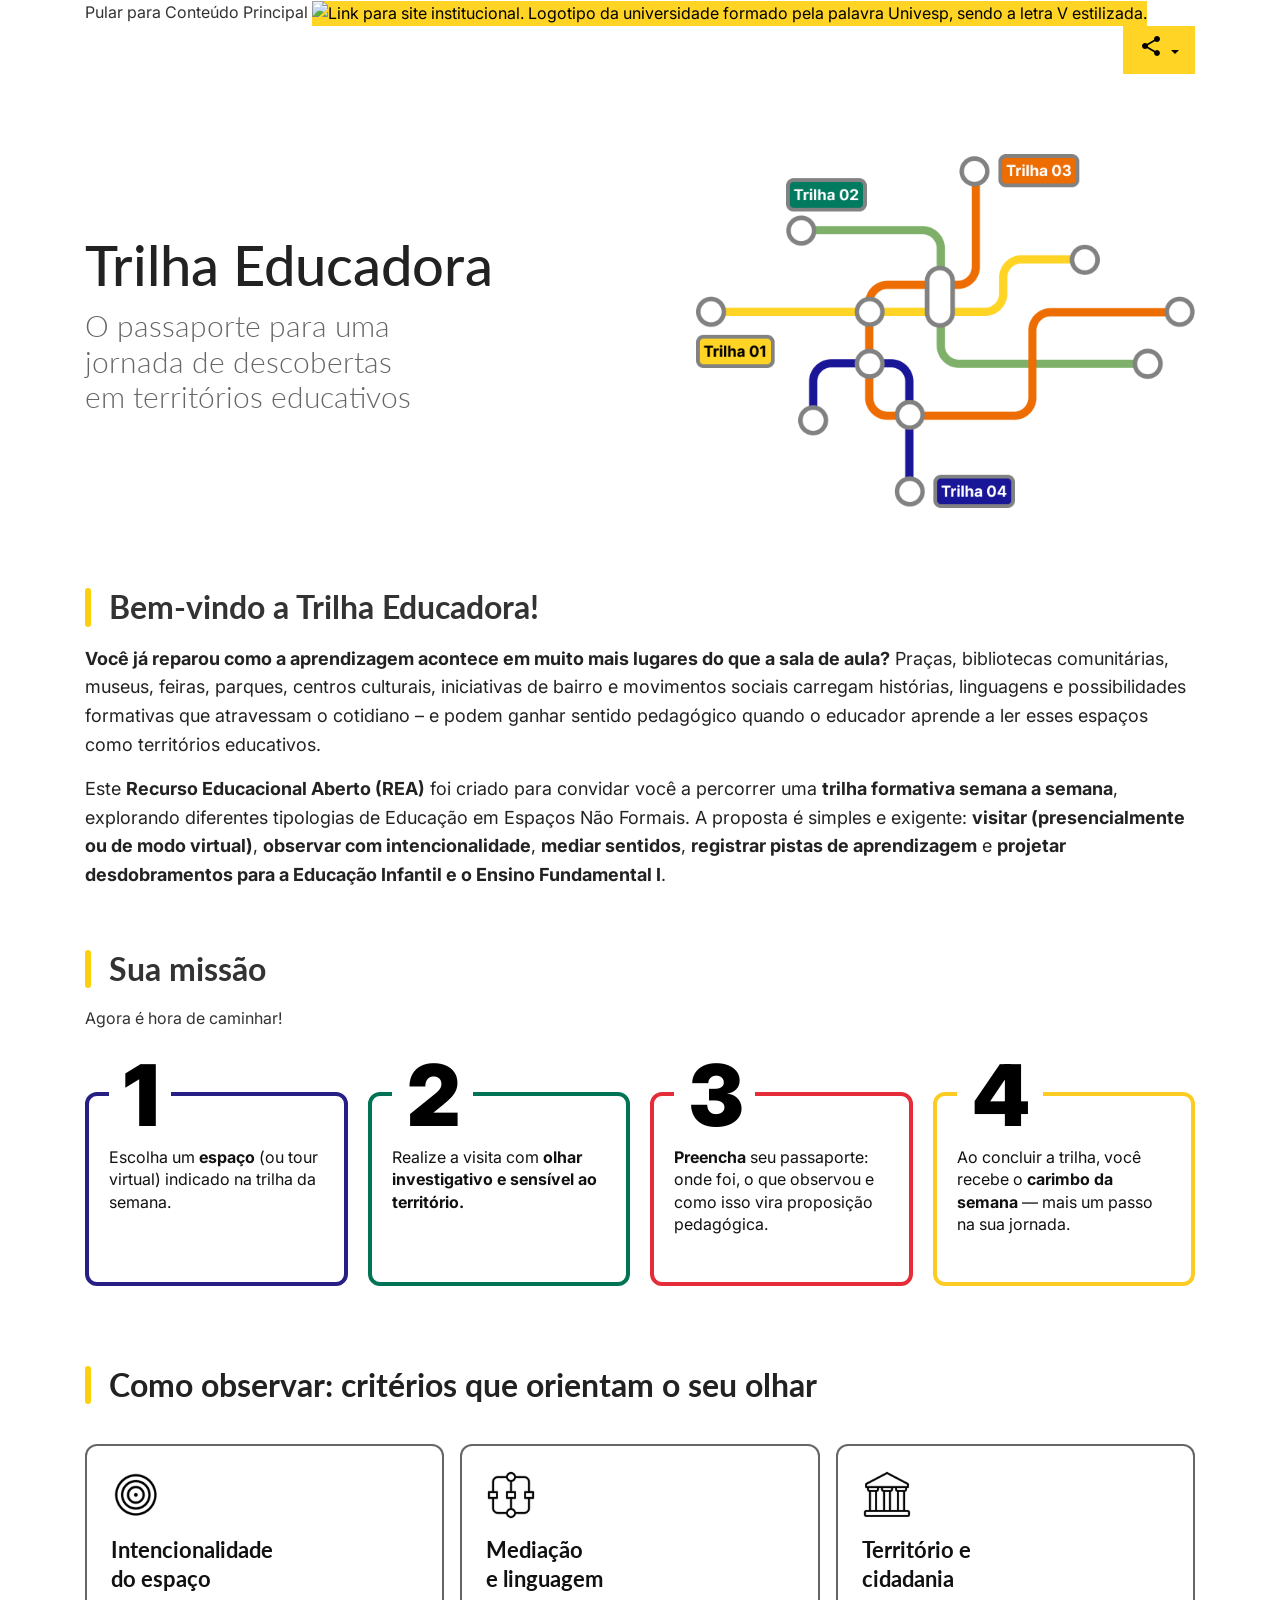
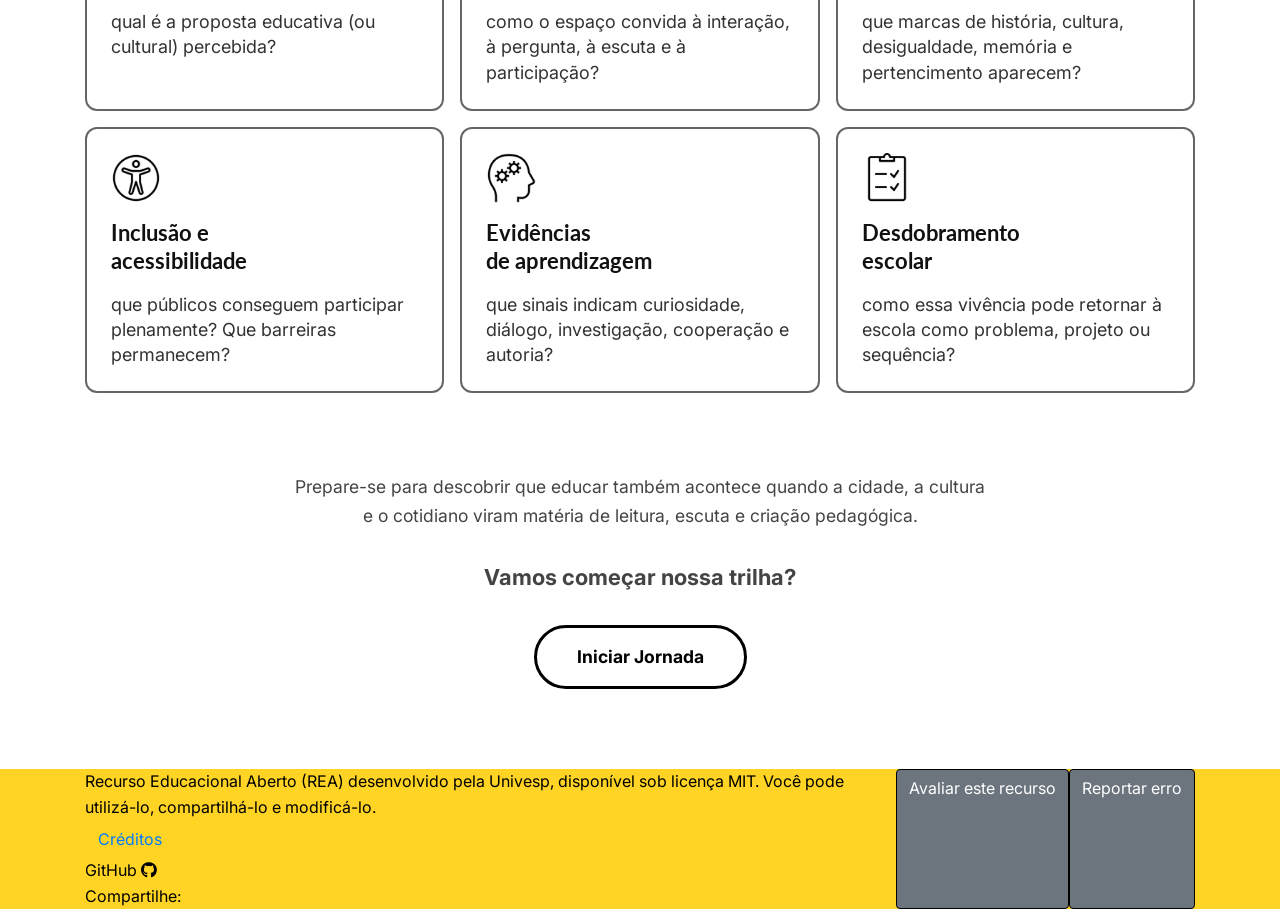
==== index.html @ be3a8de0 "Inicio e Semana 1 concluidos" ====
<!DOCTYPE html>
<html lang="pt-br">
<head>
  <meta charset="utf-8">
  <meta http-equiv="X-UA-Compatible" content="IE=edge">
  <meta name="viewport" content="width=device-width, initial-scale=1">
  <meta property="og:image" content="assets/fb-share.png">
  <meta name="author" content="Univesp">

  <meta name="description" property="og:description"
  content="">

  <title>Univesp | Meu Passaporte da Trilha Educadora</title>

  <link rel="shortcut icon" href="https://apps.univesp.br/common/favicon.ico" type="image/x-icon"/>

  <!-- Arquivos Bootstrap -->
  <link rel="stylesheet" href="https://stackpath.bootstrapcdn.com/bootstrap/4.2.1/css/bootstrap.min.css" integrity="sha384-GJzZqFGwb1QTTN6wy59ffF1BuGJpLSa9DkKMp0DgiMDm4iYMj70gZWKYbI706tWS" crossorigin="anonymous">
  <link rel="stylesheet" href="https://code.jquery.com/ui/1.12.1/themes/smoothness/jquery-ui.css">

  <!-- Ícones por Font Awesome -->
  <link rel="stylesheet" href="https://use.fontawesome.com/releases/v5.6.3/css/all.css" integrity="sha384-UHRtZLI+pbxtHCWp1t77Bi1L4ZtiqrqD80Kn4Z8NTSRyMA2Fd33n5dQ8lWUE00s/" crossorigin="anonymous">
  <!-- Ícones por Material Icons -->
  <link href="https://fonts.googleapis.com/icon?family=Material+Icons" rel="stylesheet">

  <!-- Tipografia institucional por Google Fonts -->
  <link href="https://fonts.googleapis.com/css2?family=Lato:wght@400;700&family=Inter:wght@400;500;600&display=swap" rel="stylesheet">

  <!-- Compartilhamento por jsSocials -->
  <link type="text/css" rel="stylesheet" href="https://cdn.jsdelivr.net/jquery.jssocials/1.4.0/jssocials.css" />
  <link type="text/css" rel="stylesheet" href="https://cdn.jsdelivr.net/jquery.jssocials/1.4.0/jssocials-theme-minima.css" />

  <!-- Animate CSS. Descomente se for utilizar. Caso contrário, remova. -->
  <!-- <link rel="stylesheet" href="https://apps.univesp.br/common/animate.css"> -->

  <!-- Custom CSS -->
  <link rel="stylesheet" href="https://apps.univesp.br/common/rea-geral-2.1.css">
  <!-- <link rel="stylesheet" href="../common/rea-geral-2.1.css">   -->
  <link rel="stylesheet" href="stylesheets/nav_footer.css">
  <link rel="stylesheet" href="stylesheets/global.css">
  <link rel="stylesheet" href="stylesheets/index.css">

</head>

<body class="d-flex flex-column">

  <!-- Utilizar essa DIV caso o REA não se adapte a todos os tamanhos de tela -->
  <!-- <div class="esconder-tela-pequena"> -->

  <!-- Menu -->
  <!--///////////////////////////////////////////////////////////////
  Classe para nav
  - padrão => header estático
  - class="header-dinamico" => header possui posição fixa e é mostrado apenas quando a página está no topo (necessário ajustar padding ou margin superior e inferior do main).
  //////////////////////////////////////////////////////////////////-->
  <!-- <nav class="header-dinamico"> -->
  <nav id="navHeaderPaginaInicial">
    <div class="container">
      <!-- Logo -->
      <div class="logo">
        <a class="pularNavegacao" href="#conteudoPrincipal">Pular para Conteúdo Principal</a>
        <a href="https://univesp.br/" target="_blank">
          <img src="https://apps.univesp.br/common/colorida-positiva.svg" alt="Link para site institucional. Logotipo da universidade formado pela palavra Univesp, sendo a letra V estilizada.">
          <!-- outras opções de img src: colorida-negativa.svg, traco-positiva.svg, traco-negativa.svg -->
        </a>
      </div>
      <!-- Compartilhamento -->
      <ul class="nav justify-content-end">
        <li class="nav-item dropdown">
          <a class="nav-link dropdown-toggle" data-toggle="dropdown" href="#" role="button" aria-haspopup="true" aria-expanded="false">
            <i class="material-icons" aria-label="Opções de Compartilhamento">share</i>
          </a>
          <div class="dropdown-menu dropdown-menu-right">
            <div class="sharing"></div>
          </div>
        </li>
      </ul>
    </div>
  </nav>

  <!-- Conteúdo -->
  <main id="conteudoPrincipal">
    <!-- Seu conteúdo -->

    <div class="container">

      <div class="hero">
        <div class="hero-text">
          <h1>Trilha Educadora</h1>
          <p class="hero-text-desktop">O passaporte para uma<br>jornada de descobertas<br>em territórios educativos</p>
          <p class="hero-text-mobile">O passaporte para uma jornada de descobertas em territórios educativos</p>
        </div>
        <div class="hero-image">
          <img src="assets/img_trilha.png" alt="Mapa de Metrô Simplificado das Trilhas Educadoras">
        </div>
      </div>

      <section class="destaque-section">
        <h2>Bem-vindo a Trilha Educadora!</h2>
        <p><strong>Você já reparou como a aprendizagem acontece em muito mais lugares do que a sala de aula?</strong>
          Praças, bibliotecas comunitárias, museus, feiras, parques, centros culturais, iniciativas de bairro e movimentos
          sociais carregam histórias, linguagens e possibilidades formativas que atravessam o cotidiano – e podem ganhar
          sentido pedagógico quando o educador aprende a ler esses espaços como territórios educativos.</p>
        <p>Este <strong>Recurso Educacional Aberto (REA)</strong> foi criado para convidar você a percorrer uma
          <strong>trilha formativa semana a semana</strong>, explorando diferentes tipologias de Educação em Espaços Não
          Formais. A proposta é simples e exigente: <strong>visitar (presencialmente ou de modo virtual)</strong>,
          <strong>observar com intencionalidade</strong>, <strong>mediar sentidos</strong>, <strong>registrar pistas de
            aprendizagem</strong> e <strong>projetar desdobramentos para a Educação Infantil e o Ensino Fundamental
            I</strong>.
        </p>
      </section>

      <section class="missao-section">
        <h2>Sua missão</h2>
        <p>Agora é hora de caminhar!</p>
        
        <div class="missao-grid">
          <div class="missao-card missao-1">
            <span class="number">1</span>
            <p>Escolha um <strong>espaço</strong> (ou tour virtual) indicado na trilha da semana.</p>
          </div>
          
          <div class="missao-card missao-2">
            <span class="number">2</span>
            <p>Realize a visita com <strong>olhar investigativo e sensível ao território.</strong></p>
          </div>
          
          <div class="missao-card missao-3">
            <span class="number">3</span>
            <p><strong>Preencha</strong> seu passaporte: onde foi, o que observou e como isso vira proposição pedagógica.</p>
          </div>
          
          <div class="missao-card missao-4">
            <span class="number">4</span>
            <p>Ao concluir a trilha, você recebe o <strong>carimbo da semana</strong> — mais um passo na sua jornada.</p>
          </div>
        </div>
      </section>

      <section class="criterios-section">
        <h2>Como observar: critérios que orientam o seu olhar</h2>
        <section class="dimensoes-section">
          <div class="dimensoes-grid">
            <div class="dimensao-card">
              <img src="assets/ic-card-1.png" alt="Ícone Intencionalidade do espaço">
              <h3>Intencionalidade<br>do espaço</h3>
              <p>qual é a proposta educativa (ou cultural) percebida?</p>
            </div>
  
            <div class="dimensao-card">
              <img src="assets/ic-card-2.png" alt="Ícone Mediação e linguagem">
              <h3>Mediação<br>e linguagem</h3>
              <p>como o espaço convida à interação, à pergunta, à escuta e à participação?</p>
            </div>
  
            <div class="dimensao-card">
              <img src="assets/ic-card-3.png" alt="Ícone Território e cidadania">
              <h3>Território e<br>cidadania</h3>
              <p>que marcas de história, cultura, desigualdade, memória e pertencimento aparecem?</p>
            </div>
  
            <div class="dimensao-card">
              <img src="assets/ic-card-4.png" alt="Ícone Inclusão e acessibilidade">
              <h3>Inclusão e<br>acessibilidade</h3>
              <p>que públicos conseguem participar plenamente? Que barreiras permanecem?</p>
            </div>
  
            <div class="dimensao-card">
              <img src="assets/ic-card-5.png" alt="Ícone Evidências de aprendizagem">
              <h3>Evidências<br>de aprendizagem</h3>
              <p>que sinais indicam curiosidade, diálogo, investigação, cooperação e autoria?</p>
            </div>
  
            <div class="dimensao-card">
              <img src="assets/ic-card-6.png" alt="Ícone Desdobramento escolar">
              <h3>Desdobramento<br>escolar</h3>
              <p>como essa vivência pode retornar à escola como problema, projeto ou sequência?</p>
            </div>
          </div>
        </section>
      </section>

      <div class="closing">
        <p>Prepare-se para descobrir que educar também acontece quando a cidade, a cultura e o cotidiano viram matéria de
          leitura, escuta e criação pedagógica.</p>
        <p style="font-size: 22px"><strong>Vamos começar nossa trilha?</strong></p>
        <a href="jornadas.html" class="start-btn">Iniciar Jornada</a>
      </div>
      
    </div>

  </main>

  <!-- RODAPÉ -->
  
  <footer id="footer">
    <!-- components/footer.js -->
  </footer>

  <!-- Fim do rodapé -->

  <!-- Fim da div .esconder-tela-pequena
  Utilizar essa div caso o REA não se adapte a todos os formatos de tela -->
  <!-- </div> -->

  <!-- //////////////////////////////////////////////////////////
  AVISO =+960px
  Utilizar caso o REA possua limitações quanto aos tamanhos de tela
  Caso contrário, deletar
  ///////////////////////////////////////////////////////////////-->
  <!-- <div class= "container d-lg-none text-center">
    <div class="container">
      <a href="https://univesp.br/" target="_blank">
        <img src="https://apps.univesp.br/common/logo-univesp-positivo.svg" alt="Logo da Univesp" height="47px" width="135px" class='img-responsive center-block' style="margin-top:4rem">
      </a>
    </div>
    <img src='https://apps.univesp.br/common/aviso-tela.gif' alt="Computador Animado" height="117px" width="160px" class='img-responsive center-block' style="margin-top:3rem">
    <div style="margin-top:.5rem">
      <p>
        <font style=font-family:"Barlow" color="#3b78d1" 'text-center' size="10rem"><b>OPS!</b></font>
      </p>
      <p>
        <font style=font-family:"Verdana" "text-center" size="3rem">Visualize este recurso em um computador, em janela com largura mínima de 992px.</font>
      </p>
    </div>
  </div> -->

  <!-- CRÉDITOS -->
  <div class="modal fade creditos" id="creditos" tabindex="-1" role="dialog" aria-labelledby="exampleModalCenterTitle" aria-hidden="true">
    <!-- components/creditos.js -->
  </div>

  <!-- Arquivos Bootstrap -->
  <script src="https://code.jquery.com/jquery-3.3.1.min.js" integrity="sha256-FgpCb/KJQlLNfOu91ta32o/NMZxltwRo8QtmkMRdAu8=" crossorigin="anonymous"></script>
  <script src="https://code.jquery.com/ui/1.12.1/jquery-ui.js"></script>
  <script src="https://apps.univesp.br/common/jquery-ui-touch-punch.min.js"></script>
  <script src="https://cdnjs.cloudflare.com/ajax/libs/popper.js/1.14.6/umd/popper.min.js" integrity="sha384-wHAiFfRlMFy6i5SRaxvfOCifBUQy1xHdJ/yoi7FRNXMRBu5WHdZYu1hA6ZOblgut" crossorigin="anonymous"></script>
  <script src="https://stackpath.bootstrapcdn.com/bootstrap/4.2.1/js/bootstrap.min.js" integrity="sha384-B0UglyR+jN6CkvvICOB2joaf5I4l3gm9GU6Hc1og6Ls7i6U/mkkaduKaBhlAXv9k" crossorigin="anonymous"></script>

  <!-- jsSocials -->
  <script type="text/javascript" src="https://cdn.jsdelivr.net/jquery.jssocials/1.4.0/jssocials.min.js"></script>
  <script>
    var share = $(".sharing");
    var page_title = $(document).attr('title');
    var page_url = window.location.href;
    share.jsSocials({
      shares: [
        {
          share: "facebook",
          logo: "fab fa-facebook-f",
        },
        {
          share: "twitter",
          logo: "fab fa-twitter",
        },
        {
          share: "whatsapp",
          logo: "fab fa-whatsapp",
        },
      ],
      url: page_url,
      text: 'Confira o REA ' + page_title + '.',
      showLabel: false,
      showCount: false,
      shareIn: "popup",
    });
  </script>

  <!-- Componentes -->
  <script type="text/javascript" src="components/creditos.js"></script>
  <script type="text/javascript" src="components/footer.js"></script>

   <!-- Custom JS -->
   <script type="text/javascript" src="javascripts/index.js"></script>
   <script type="text/javascript" src="javascripts/events-components.js"></script>
 
</body>

</html>
---- stylesheets/nav_footer.css ----
/* HEADER */

nav .logo img {
  background-color: #FFD425 !important;
  color: #000;
}

/* Botão Pular para Conteúdo Principal */
nav .logo .pularNavegacao {}

/* Caixa do Logotipo + Botão de compartilhamento */
/* nav .logo img,
nav .nav-link  {
  background-color: red;
} */

/* Botão de compartilhamento */
nav .nav-link {
  background-color: #FFD425 !important;
  color: #000;
}
nav .nav-link:focus,
nav .nav-link:hover,
nav .nav-link[aria-expanded="true"] {
  background-color: #FFD425 !important;
  color: #000;
}

/* FOOTER */
/* Cores de fonte + contornos */
 footer, footer .sharing i {
  background-color: #FFD425;
  color: #000;
}
footer .cred-rea>div:not(:first-child) {
  border-left-color: #000;
}
footer .aval-rea .btn-secondary {
  border-color: #000;
}
@media (max-width: 1199.98px) {
  footer .sharing i {
    background-color: transparent;
    color:  #000;
  }
} 
footer .aval-rea .btn-secondary:hover,
footer .aval-rea .btn-secondary:focus {}

/* Cor do ícone de compartilhamento dentro dos círculos. Ajustar para mesma cor do fundo quando utilizado background diferente do padrão ou transparente. */
/* @media (max-width: 1199.98px) {
  footer .sharing i {
    color:  red;
  } */
---- stylesheets/global.css ----
* {
  box-sizing: border-box;
  margin: 0;
  padding: 0;
}

body {
  font-family: 'Inter', sans-serif;
  line-height: 1.6;
  color: #333;
  background-color: #FFFFFF;
}

h1, h2, h3, h4, h5, h6 {
  font-family: 'Lato', sans-serif;
}

a, a:hover {
  text-decoration: none;
  color: inherit;
}
---- stylesheets/index.css ----
.hero {
  display: flex;
  justify-content: space-between;
  align-items: center;
  padding-bottom: 40px;
  margin: 80px 0 40px 0;
}

.hero-text {
  width: 50%;
  font-family: 'Inter', sans-serif;
}

.hero h1 {
  font-family: 'Lato', sans-serif;
  font-size: 3.5em;
  color: #222;
  margin-bottom: 10px;
}

.hero p {
  font-family: 'Lato', sans-serif;
  font-weight: 300;
  font-size: 1.85em;
  color: #666;
  line-height: 1.2;
}

.hero-image {
  width: 45%;
}

.hero-image img {
  width: 100%;
  height: auto;
}

 /* Destaque Section (Welcome) */
 .destaque-section {
  margin-bottom: 60px;
  position: relative;
  padding-left: 0;
}

.destaque-section h2 {
  position: relative;
  padding-left: 24px;
  margin-bottom: 18px;
  font-weight: bold;
}

.destaque-section h2::before {
  content: '';
  position: absolute;
  left: 0;
  top: 0;
  width: 6px;
  height: 100%;
  background-color: #fdd00f;
  border-radius: 3px;
}

.destaque-section p {
  font-size: 18px;
  color: #222;
  margin-bottom: 15px;
}

 /* Missão Section */
 .missao-section {
  max-width: 1200px;
  margin: 0 auto 80px auto;
}

.missao-section h2 {
  position: relative;
  padding-left: 24px;
  margin-bottom: 18px;
  font-weight: bold;
}

.missao-section h2::before {
  content: '';
  position: absolute;
  left: 0;
  top: 0;
  width: 6px;
  height: 100%;
  background-color: #fdd00f;
  border-radius: 3px;
}

.missao-section .subtext {
  font-size: 0.85em;
  color: #666;
  margin-bottom: 30px;
}

/* Grid principal para os 4 cards */
.missao-grid {
  display: grid;
  grid-template-columns: repeat(4, 1fr);
  gap: 20px;
  margin-top: 60px; /* Espaço para o topo dos números não cortar */
}

/* Estilização base de cada card */
.missao-card {
  position: relative;
  background-color: #ffffff;
  border: 4px solid;
  border-radius: 12px;
  padding: 50px 20px 30px 20px; /* Padding superior generoso para afastar o texto do número */
}

/* Cores das bordas de acordo com a imagem */
.missao-1 { border-color: #271f84; } /* Azul escuro */
.missao-2 { border-color: #007455; } /* Verde escuro */
.missao-3 { border-color: #e52d3a; } /* Vermelho */
.missao-4 { border-color: #fccc24; } /* Amarelo */

/* Estilização dos grandes números */
.missao-card .number {
  position: absolute;
  top: 0;
  left: 20px;
  transform: translateY(-50%); /* Puxa o número exatamente para a metade da linha da borda */
  background-color: #ffffff; /* Fundo branco para cobrir a linha da borda */
  padding: 0 15px; /* Espaço nas laterais para fazer o "corte" */
  font-size: 85px;
  font-weight: 900;
  line-height: 0.8;
  color: #000000;
  letter-spacing: -3px;
}

/* Estilo do texto interno do card */
.missao-card p {
  font-size: 16px;
  line-height: 1.4;
  color: #111111;
}

/* Critérios Section */
.criterios-section {
  margin-bottom: 40px;
  position: relative;
}

.criterios-section h2 {
  position: relative;
  padding-left: 24px;
  color: #222;
  margin-bottom: 10px;
  font-weight: bold;
}

.criterios-section h2::before {
  content: '';
  position: absolute;
  left: 0;
  top: 0;
  width: 6px;
  height: 100%;
  background-color: #fdd00f;
  border-radius: 3px;
}

/* Container da seção */
.dimensoes-section {
  max-width: 1200px;
  margin: 40px auto 0 auto;
  width: 100%;
}

/* Grid para os 6 cards (3 colunas no desktop) */
.dimensoes-grid {
  display: grid;
  grid-template-columns: repeat(3, 1fr);
  gap: 16px;
}

/* Estilo individual de cada card */
.dimensao-card {
  background-color: #ffffff;
  border: 2px solid #666666; /* Cinza escuro como na imagem */
  border-radius: 12px;
  padding: 24px;
  display: flex;
  flex-direction: column;
  gap: 16px;
}

/* Estilização das imagens PNG */
.dimensao-card img {
  width: 50px;
  height: 50px;
  display: block; /* Remove espaços em branco extras abaixo da imagem */
  object-fit: contain; /* Garante que a imagem não distorça */
}

/* Títulos dos cards */
.dimensao-card h3 {
  font-size: 22px;
  font-weight: bold;
  color: #111111;
  margin: 0;
  line-height: 1.3;
}

/* Textos explicativos dos cards */
.dimensao-card p {
  font-size: 18px;
  line-height: 1.4;
  color: #333333;
  margin: 0;
}

/* Closing Section */
.closing {
  text-align: center;
  padding: 40px;
  background: transparent;
  margin: 30px 0 40px 0;
}

.closing p {
  font-size: 1.1em;
  color: #444;
  margin-bottom: 30px;
  max-width: 700px;
  margin-left: auto;
  margin-right: auto;
}

.start-btn {
  display: inline-block;
  padding: 15px 40px;
  background-color: transparent;
  color: #000;
  border: 3px solid #000;
  border-radius: 50px;
  font-size: 1.1em;
  font-weight: bold;
  cursor: pointer;
  text-decoration: none;
  transition: all 0.3s ease;
}

.start-btn:hover {
  background-color: #000;
  color: #fff;
}



/* Responsividade para telas menores (Tablets e Celulares) */
@media (max-width: 992px) {
  .missao-grid {
    grid-template-columns: repeat(2, 1fr);
    row-gap: 60px; /* Mais espaço vertical quando os cards quebram a linha */
  }

  .dimensoes-grid {
    grid-template-columns: repeat(2, 1fr);
  }
}

@media (max-width: 767px) {
  .hero {
    flex-direction: column;
    width: 100%;
    justify-content: center;
  }

  .hero-text {
    width: 100%;
    display: flex;
    flex-direction: column;
    justify-content: center;
    align-items: center;
    text-align: center;
  }

  .hero-text > p {
    width: 100%;
    text-align: center;
  }

  .hero-image {
    width: 100%;
    margin-top: 30px;
  }

  .hero-text-desktop {
    display: none;
  }
}

@media (max-width: 600px) {
  .missao-grid {
    grid-template-columns: 1fr;
  }

  .dimensoes-grid {
    grid-template-columns: 1fr;
  }
}

@media (min-width: 768px) {
  .hero-text-mobile {
    display: none !important;
  } 
}
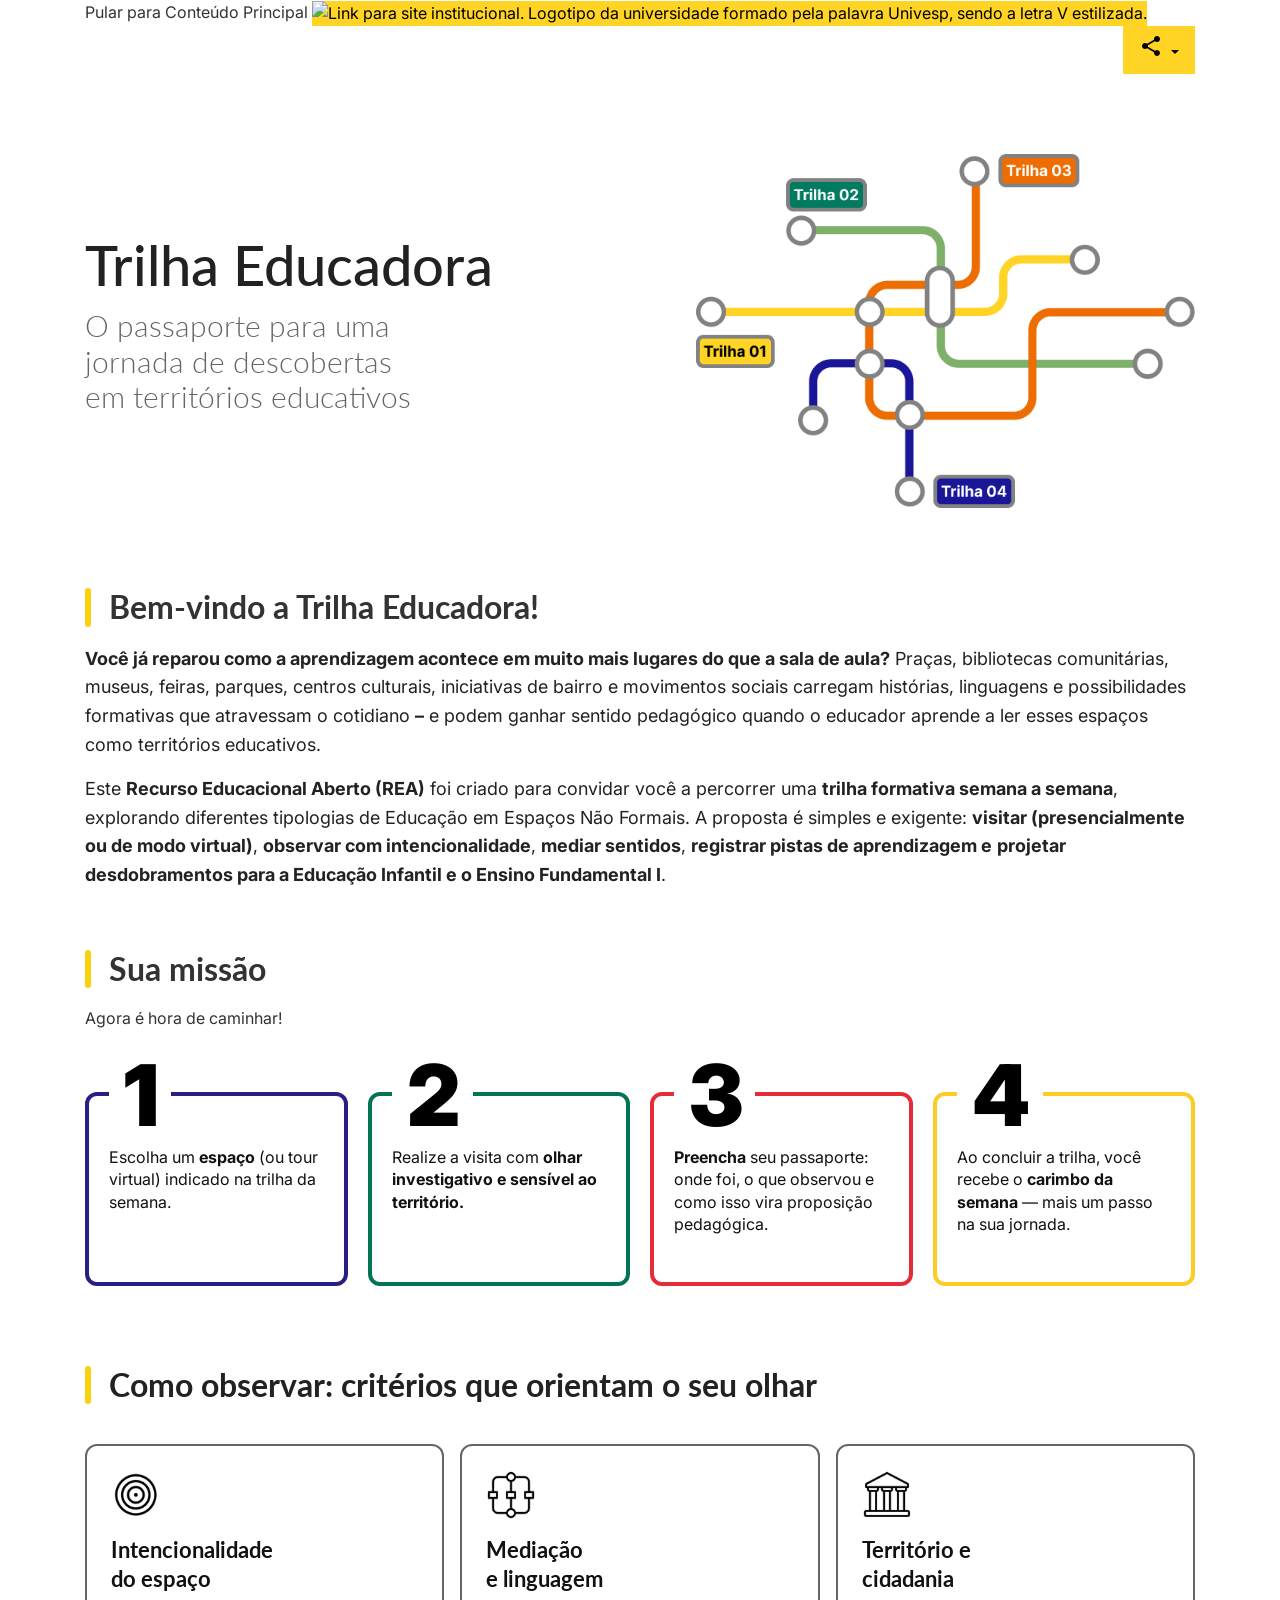
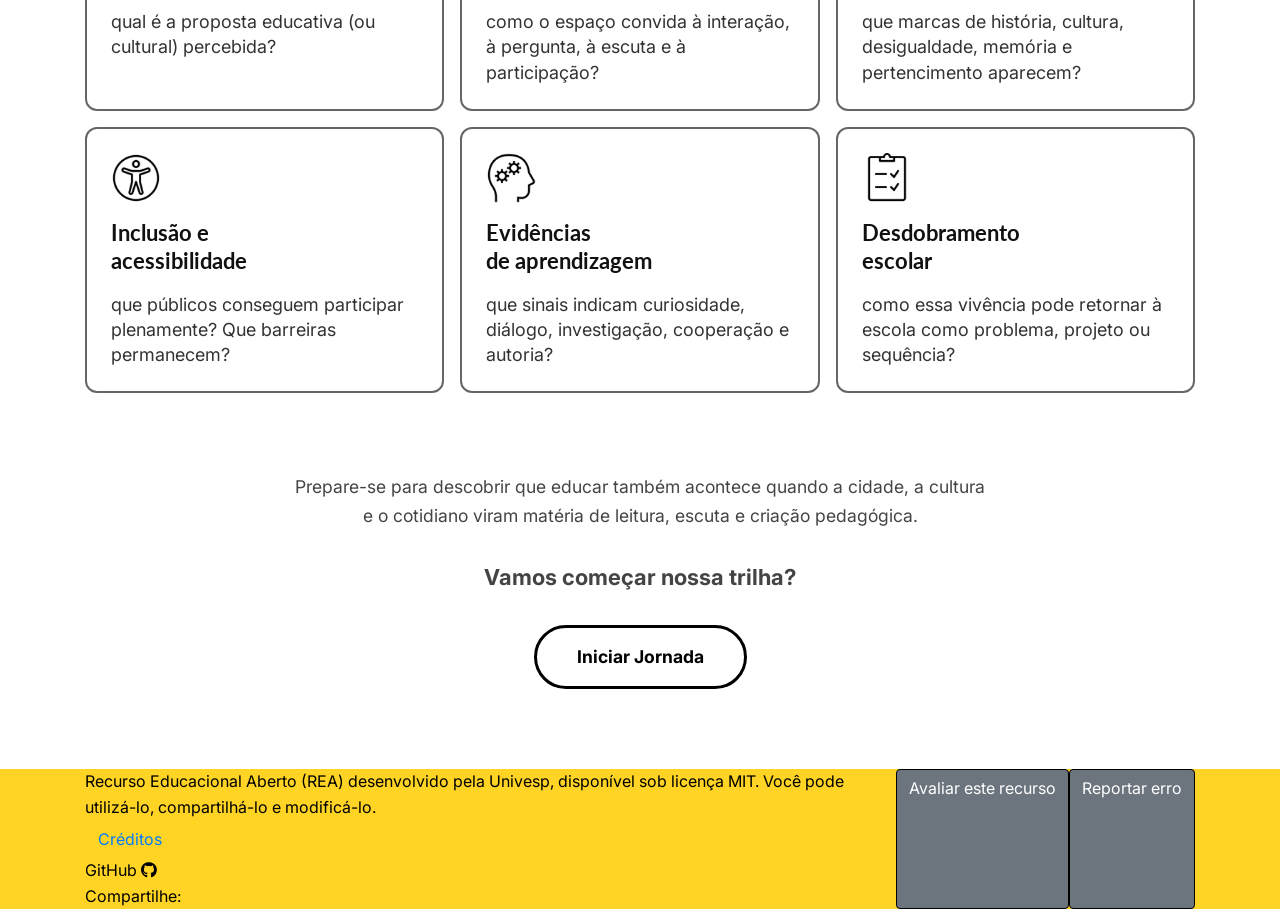
==== commit 72667c29: "Semana 2 Conluída" ====
--- a/index.html
+++ b/index.html
@@ -99,13 +99,13 @@
         <h2>Bem-vindo a Trilha Educadora!</h2>
         <p><strong>Você já reparou como a aprendizagem acontece em muito mais lugares do que a sala de aula?</strong>
           Praças, bibliotecas comunitárias, museus, feiras, parques, centros culturais, iniciativas de bairro e movimentos
-          sociais carregam histórias, linguagens e possibilidades formativas que atravessam o cotidiano – e podem ganhar
+          sociais carregam histórias, linguagens e possibilidades formativas que atravessam o cotidiano <b>–</b> e podem ganhar
           sentido pedagógico quando o educador aprende a ler esses espaços como territórios educativos.</p>
         <p>Este <strong>Recurso Educacional Aberto (REA)</strong> foi criado para convidar você a percorrer uma
           <strong>trilha formativa semana a semana</strong>, explorando diferentes tipologias de Educação em Espaços Não
           Formais. A proposta é simples e exigente: <strong>visitar (presencialmente ou de modo virtual)</strong>,
           <strong>observar com intencionalidade</strong>, <strong>mediar sentidos</strong>, <strong>registrar pistas de
-            aprendizagem</strong> e <strong>projetar desdobramentos para a Educação Infantil e o Ensino Fundamental
+            aprendizagem e</strong> <strong>projetar desdobramentos para a Educação Infantil e o Ensino Fundamental
             I</strong>.
         </p>
       </section>
